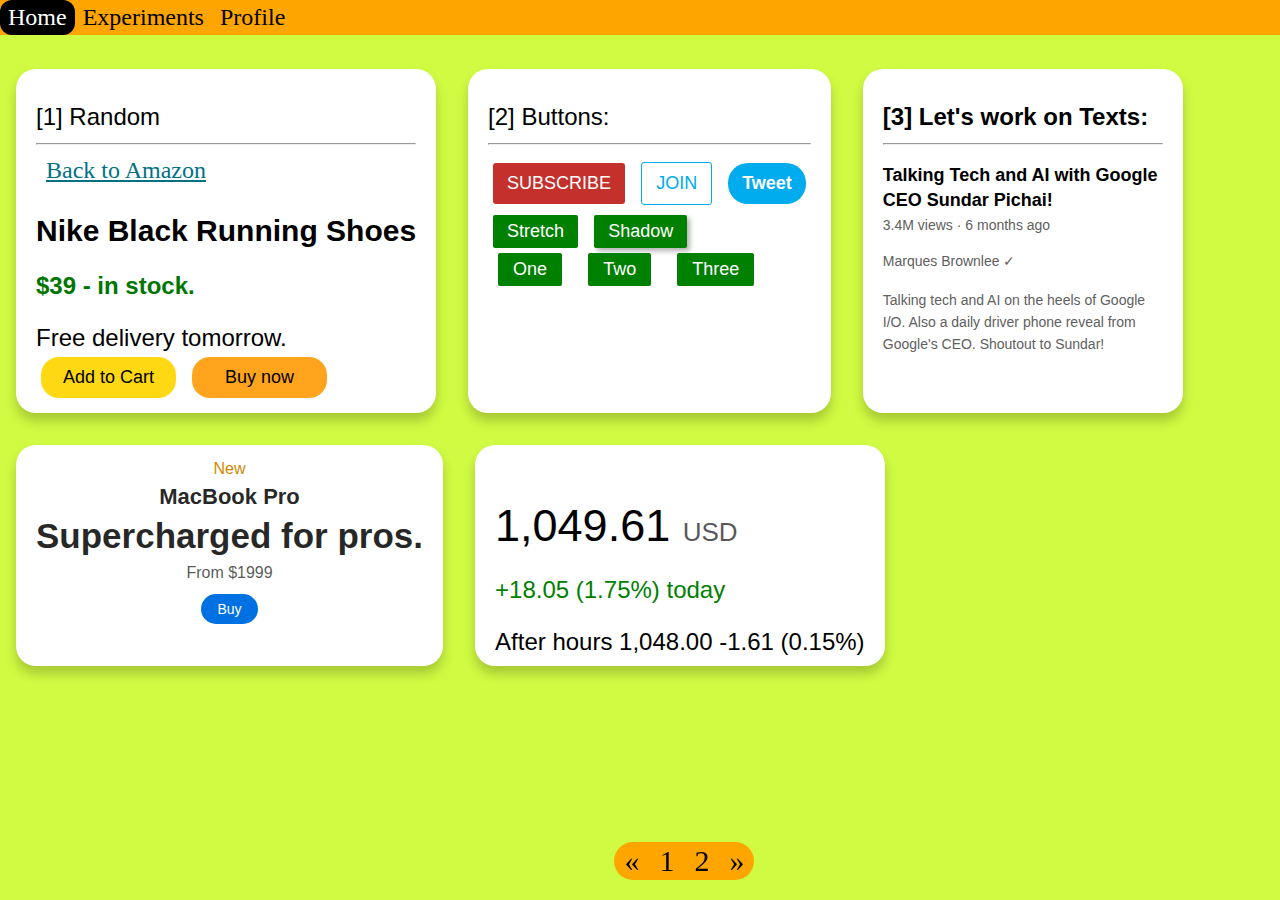
==== Experiments.html @ ca2617ae "Add files via upload" ====
<!DOCTYPE html>
<html lang="en">
    <head>
        <meta charset="UTF-8"/>
        <meta name="viewport" content="width=device-width" scale="1.0"/>
        <meta http-equiv="X-UA-Compatible" content="ie-edge"/>
        <title>Experiments</title>
        <link rel="stylesheet" href="Style.css">
                
    </head>
    <body>
        <nav class="nav-bar">
            <a href="learn.html" target="_self">Home</a>
            <a href="Experiments.html">Experiments</a>
            <a>Profile</a>
           </nav>
        <nav class="nav-bar bottom">
            <a>&laquo</a>
            <a href="#card">1</a>
            <a>2</a>
            <a>&raquo</a>
           </nav>
           <br>
    <div class="card-holder">
        <div class="card">
           <p>[1] Random</p><hr>
           <a href="https://www.amazon.in/ref=nav_logo">Back to Amazon</a>
           <p style="font-weight: bold; font-size: 30px;">Nike Black Running Shoes</p>
           <p style="color: rgb(0, 118, 0); font-weight: bold;">$39 - in stock.</p>
           <p>Free delivery tomorrow.</p>
           <button class="btn-atc">Add to Cart</button>
           <button class="btn-buy">Buy now</button>
        </div>
           <br>
        <div class="card">
            <p>[2] Buttons:</p><hr>
            <button class="sub-btn" >SUBSCRIBE</button>
            <button class="join-btn">JOIN</button>
            <button class="tweet-btn"><b>Tweet</b></button>
            <br>
            <button class="btn-stretch">Stretch</button>
            <button class="btn-shado">Shadow</button><br>
            <button class="btn-1">One</button>
            <button class="btn-1">Two</button>
            <button class="btn-1">Three</button>
        </div>
        <div class="card">
            <p><b>[3] Let's work on Texts:</b></p><hr>
            <p class="video-title">Talking Tech and AI with Google CEO Sundar Pichai!</p>
            <p class="video-count">3.4M views &#183; 6 months ago</p>
            <p class="video-channel">Marques Brownlee &#10003;</p>
            <p class="video-description">
                Talking tech and AI on the heels of Google I/O. Also a daily driver phone reveal from Google's CEO. Shoutout to Sundar!
              </p>
        </div>
        <div class="card">
                <p class="mac line1">New</p>
                <p class="mac line2">MacBook Pro</p>
                <p class="mac line3">Supercharged for pros.</p>
                <p class="mac price">From $1999</p> 
                <p class="mac"><button class="mac-buy">Buy</button></p>
        </div>
        
        <div class="card">
            <p class="cost">1,049.61 <span class="currency">USD</span></p>
            <p class="status1">+18.05 (1.75%) today</p>
            <p class="status2">After hours 1,048.00 -1.61 (0.15%)</p>
        </div>
    </div>   
    </body>
</html>
---- Style.css ----
body{
    background: #d0fb42;
    margin: 0;
}
p{
    font-family: Arial, Helvetica, sans-serif;
    margin-left: 0;
    margin-bottom: 0;
}
.nav-bar{
    overflow: hidden;
    background-color:orange;

}

.nav-bar a {
    float: left;
    color: black;
    /* background-color:beige; */
    padding: 4px 8px;
    text-align: center;
    text-decoration: none;
    font-size: 24px;

}
.nav-bar a:hover{
    color: white;
    background-color: black;
    transition: background-color .3sec;
    border-radius: 12px;

}

/* .nav-bar a:active{
    color: white;
    background-color:rgb(1, 166, 1);
    transition: background-color .3sec;

} */


.bottom {
    overflow: hidden;
    position: fixed;
    bottom: 20px;
    left: 48%;

    max-width:fit-content;
    border-radius: 30px;
    /* margin: 15px;
    padding: 0px 8px; */
}

.bottom a{
    float: left;
    color: black;
    padding: 2px 10px;
    transition: background-color .3s;
    text-decoration: none;
    font-size: 30px;
    
}

.bottom a:active{
    background-color: rgb(1, 166, 1);
    color: white;
    transition: background-color .3s;
}
.bottom a:hover{
    background-color:black;
    color: white;
    transition: background-color .3s;
}



.container {
    background-color: rgba(245, 244, 241, 0.385);
    width: 80%;
    height: 700px;
    margin: 20px;
    border:10px solid beige;
    border-radius: 10px;
    display: flex;
    ;
}

.item {
    width: 150px;
    height: 150px;
    background-color: yellow;
    padding: 1em;
    font-weight: 700;
    text-align: center;
    border: 10px solid rgb(100, 143, 14);
    border-radius: 12px;
}

.container {
    /* flex-wrap:wrap;
    /*-- flex-direction: row;  (default)--*/
    /* justify-content:space-around;
    align-content:flex-start; */
}

.item-1 {
    /* flex-shrink: 1;
    flex-shrink: 0;
    flex-basis: 100px; */
    flex: 1 0 100px;
    align-self: flex-start;
}
.card{
    overflow: hidden;
    background-color:white;
    margin: 16px;
    padding: 10px 20px;
    display:inline-block;
    border-radius: 20px;
    box-shadow: 0 8px 12px 0 rgba(0, 0, 0, 0.2);
    transition: 0.3s;
    font-size: 24px;
    }
    .card a{
        margin: 10px; 
        font-size: 24px; 
        float:none; 
        color: rgb(0, 113, 133);
        transition: color .15s;
    }
    .card a:hover{
        color: rgb(255, 164, 28);
    }
    .card:hover{
        padding: 20px 30px;
    }
    .card-holder{
        display: flex;
        flex-wrap: wrap;
        justify-content:flex-start;

    }
    .btn-atc{
        margin: 5px;
        font-size: large;
        background-color: rgb(255, 216, 20);
        border:none;
        border-radius: 18px;
        width: 135px;
        padding: 10px;
        cursor: pointer;
        transition: opacity 0.15s;
    }
    .btn-atc:hover{
        opacity: 0.8;
    }
    .btn-atc:active{
        opacity: 0.5;
    }
    .btn-buy{
        margin: 5px;
        font-size: large;
        background-color: rgb(255, 164, 28);
        border:none;
        border-radius: 18px;
        width: 135px;
        padding: 10px 26px;
        cursor: pointer;
        transition: opacity 0.15s;
    }
    .btn-buy:hover{
        opacity: 0.8;
    }
    .btn-buy:active{
        opacity: 0.5;
    }
    .sub-btn{
        margin: 5px;
        font-size: large;
        background-color: #c4302b;
        font-size: large; border: none; 
        border-radius: 3px; 
        color: white; 
        padding: 10px 14px;
        cursor: pointer;
        transition: opacity .20s;
    }
    .sub-btn:hover{
        opacity: 0.7;
    }
    .sub-btn:active{
        opacity: 0.5;
    }
    .join-btn{
        margin: 5px;
        font-size: large;
        background-color: white; 
        font-size: large;
        border: 1px solid #00acee; 
        border-radius: 3px; 
        color: #00acee; 
        padding: 10px 14px;
        cursor: pointer;
        transition: background-color .15s, 
         color .15s;
    }
    .join-btn:hover{
        background-color: #00acee;
        color: white;
    }
    .join-btn:active{
        opacity: 0.8;
    }
    .tweet-btn{
        margin: 5px;
        font-size: large;
        border: none; 
        border-radius: 20px; 
        padding: 10px 14px; 
        background-color: #00acee; 
        color: white;
        cursor: pointer;
        transition: box-shadow .18s;
        
    }
    .tweet-btn:hover{
        box-shadow: 0px 5px 5px rgba(0, 0, 0, .18);
    }
    .btn-stretch{
        margin: 5px;
        font-size: large;
        border: none; 
        border-radius: 2px; 
        padding: 6px 14px; 
        background-color: green; 
        color: white;
        cursor: pointer;
        transition: padding .4s;
    }
    .btn-stretch:hover{
        padding: 20px 28px;
    }
    .btn-shado{
        margin: 5px;
        font-size: large;
        border: none; 
        border-radius: 2px; 
        padding: 6px 14px; 
        background-color: green; 
        color: white;
        cursor: pointer;
        box-shadow: 3px 3px 5px rgba(0, 0, 0, .3);
        /* transition: box-shadow .15s;
        transition: margin .15s; */
    }
    .btn-shado:active{
        box-shadow: none;
        margin: 8px 0 0 8px;
    }
    .btn-1{
        margin-left: 10px;
        margin-right: 10px;
        font-size: large;
        border: none; 
        border-radius: 2px; 
        padding: 6px 15px; 
        background-color: green; 
        color: white;
        cursor: pointer;
        transition: padding .15s, margin .15s;
        }
    .btn-1:hover{
        padding: 6px 25px;
        margin-left: 0px;
        margin-right: 0px;
    }
    .video-title{
        font-family: Arial;
        font-size: 18px;
        font-weight: bold;
        width: 280px;
        line-height: 25px;
        margin-bottom: 4px;
    }
    .video-count{
        font-family: Arial;
        font-size: 14px;
        color: rgb(96, 96, 96);
        margin-top: 0;
    }
    .video-channel{
        font-family: Arial;
        font-size: 14px;
        color: rgb(96, 96, 96);
        margin-top: 20px;
        margin-bottom: 20px;
    }
    .video-description{
        font-family: Arial;
        font-size: 14px;
        color: rgb(96, 96, 96);
        width: 280px;
        line-height: 22px;
        margin-bottom: 0;
    }
    .mac{
        text-align: center;
        margin-bottom: 0;
        margin-top: 0;
    }
    .line1{
        color: rgb(211, 137, 0);
        font-size: 16px;
        font-weight:500;
        margin-bottom:6px;
        margin-top: 5px;
    }

.line2{
    color: rgba(0, 0, 0, 0.851);
    font-size: 22px;
    font-weight: 600;
    margin-bottom:6px;
}
.line3{
    color: rgba(0, 0, 0, 0.851);
    font-size: 35px;
    font-weight: 600;
    margin-bottom:8px;
}   
.price{
    color: rgba(0, 0, 0, 0.672);
    font-size: 16px;
    font-weight: 100;
    margin-bottom:10px;
}
.mac-buy{
    font-size: 14px;
    color: white;
    background-color: #0071e3;
    padding: 7px 16px;
    border: 0;
    border-radius: 20px;
    margin-bottom:10px;
    cursor: pointer;
    transition: opacity 0.15s;
}
.mac-buy:hover{
    opacity: 0.8;
}
.stock{
    margin-top: 0;
    margin-bottom: 0;
}
.cost{
    font-size: 45px;
}
.currency{
    font-size: 26px;
    color: rgba(0, 0, 0, 0.672);
}
.status1{
    color: green;

}
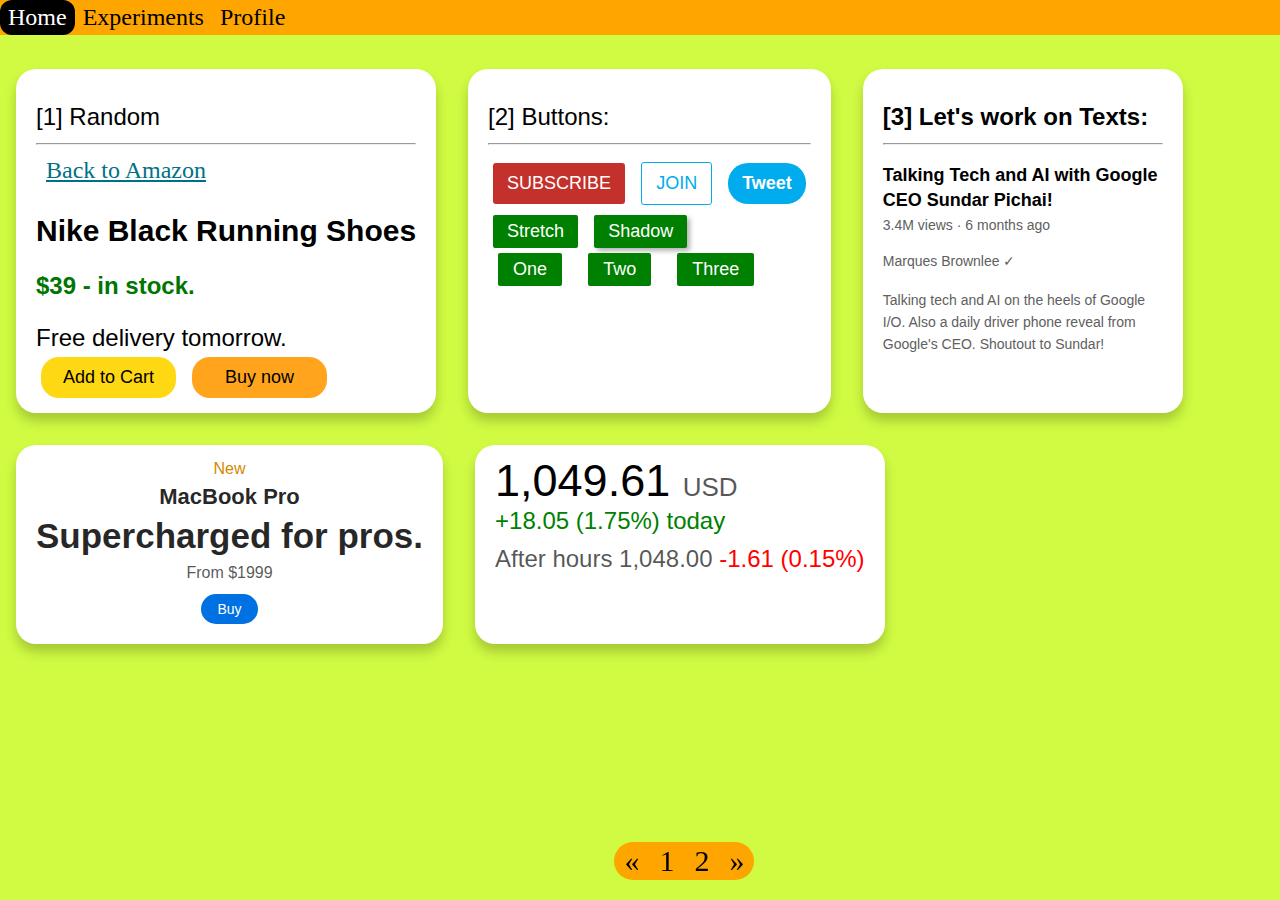
==== commit 0b973485: "Update Experiments.html" ====
--- a/Experiments.html
+++ b/Experiments.html
@@ -62,9 +62,9 @@
         </div>
         
         <div class="card">
-            <p class="cost">1,049.61 <span class="currency">USD</span></p>
-            <p class="status1">+18.05 (1.75%) today</p>
-            <p class="status2">After hours 1,048.00 -1.61 (0.15%)</p>
+            <p class="stock cost">1,049.61 <span class="currency">USD</span></p>
+            <p class="stock status1">+18.05 (1.75%) today</p>
+            <p class="stock status2">After hours 1,048.00 <span class="temp">-1.61 (0.15%)</span></p>
         </div>
     </div>   
     </body>
--- a/Style.css
+++ b/Style.css
@@ -362,5 +362,11 @@
 }
 .status1{
     color: green;
-
-}+    margin-bottom: 10px;
+}
+.status2{
+    color: rgba(0, 0, 0, 0.672);
+}
+.temp{
+    color: red;
+}
